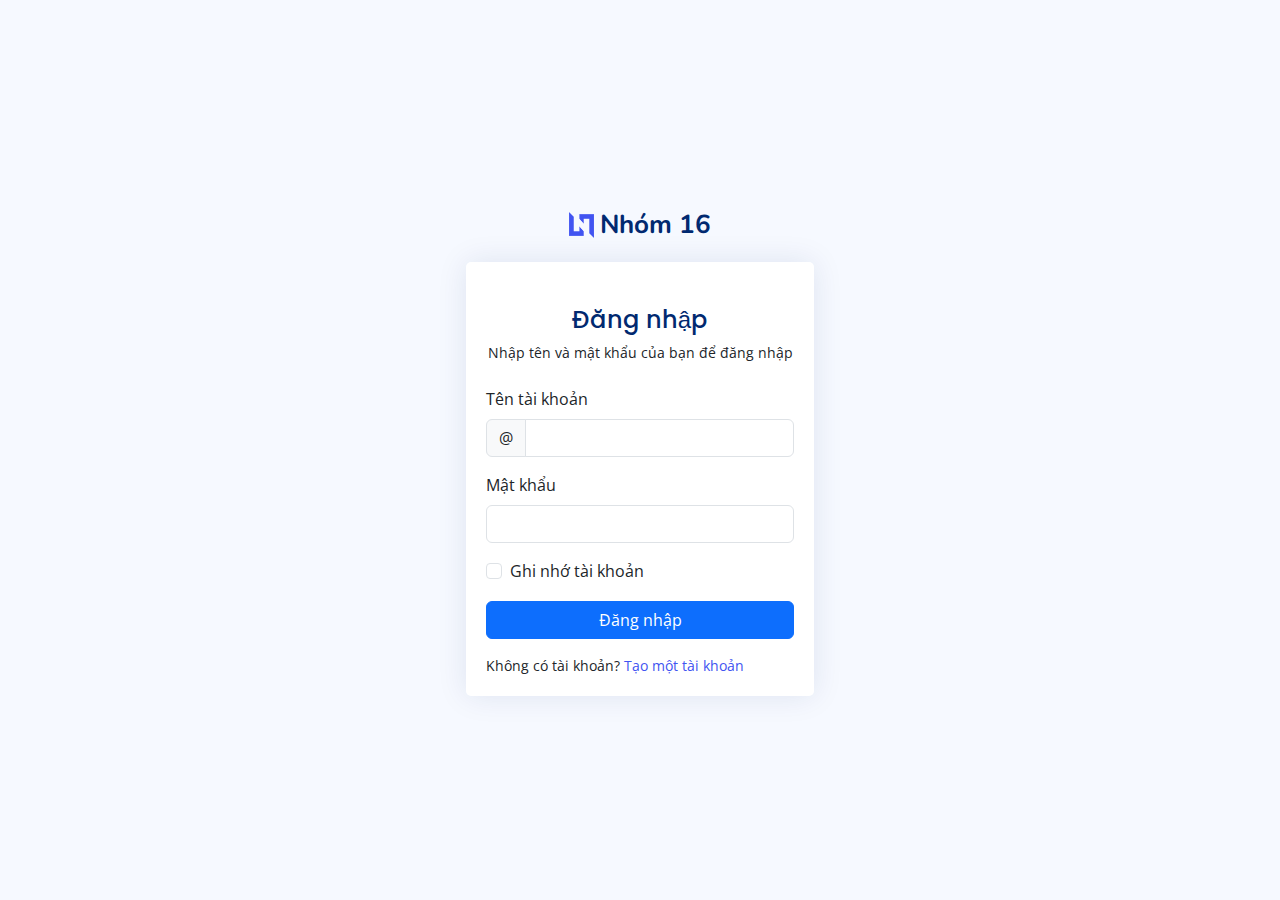
==== src/main/resources/static/pages-login.html @ 50447313 "update" ====
<!DOCTYPE html>
<html lang="en">

<head>
  <meta charset="utf-8">
  <meta content="width=device-width, initial-scale=1.0" name="viewport">

  <title>Trang / Đăng nhập</title>
  <meta content="" name="description">
  <meta content="" name="keywords">

  <!-- Favicons -->
  <link href="assets/img/favicon.png" rel="icon">
  <link href="assets/img/apple-touch-icon.png" rel="apple-touch-icon">

  <!-- Google Fonts -->
  <link href="https://fonts.gstatic.com" rel="preconnect">
  <link href="https://fonts.googleapis.com/css?family=Open+Sans:300,300i,400,400i,600,600i,700,700i|Nunito:300,300i,400,400i,600,600i,700,700i|Poppins:300,300i,400,400i,500,500i,600,600i,700,700i" rel="stylesheet">

  <!-- Vendor CSS Files -->
  <link href="assets/vendor/bootstrap/css/bootstrap.min.css" rel="stylesheet">
  <link href="assets/vendor/bootstrap-icons/bootstrap-icons.css" rel="stylesheet">
  <link href="assets/vendor/boxicons/css/boxicons.min.css" rel="stylesheet">
  <link href="assets/vendor/quill/quill.snow.css" rel="stylesheet">
  <link href="assets/vendor/quill/quill.bubble.css" rel="stylesheet">
  <link href="assets/vendor/remixicon/remixicon.css" rel="stylesheet">
  <link href="assets/vendor/simple-datatables/style.css" rel="stylesheet">

  <!-- Template Main CSS File -->
  <link href="assets/css/style.css" rel="stylesheet">

  <!-- =======================================================
  * Template Name: NiceAdmin
  * Template URL: https://bootstrapmade.com/nice-admin-bootstrap-admin-html-template/
  * Updated: Apr 20 2024 with Bootstrap v5.3.3
  * Author: BootstrapMade.com
  * License: https://bootstrapmade.com/license/
  ======================================================== -->
</head>

<body>

  <main>
    <div class="container">

      <section class="section register min-vh-100 d-flex flex-column align-items-center justify-content-center py-4">
        <div class="container">
          <div class="row justify-content-center">
            <div class="col-lg-4 col-md-6 d-flex flex-column align-items-center justify-content-center">

              <div class="d-flex justify-content-center py-4">
                <a href="index.html" class="logo d-flex align-items-center w-auto">
                  <img src="assets/img/logo.png" alt="">
                  <span class="d-none d-lg-block">Nhóm 16</span>
                </a>
              </div><!-- End Logo -->

              <div class="card mb-3">

                <div class="card-body">

                  <div class="pt-4 pb-2">
                    <h5 class="card-title text-center pb-0 fs-4">Đăng nhập</h5>
                    <p class="text-center small">Nhập tên và mật khẩu của bạn để đăng nhập</p>
                  </div>

                  <form class="row g-3 needs-validation" novalidate>

                    <div class="col-12">
                      <label for="yourUsername" class="form-label">Tên tài khoản</label>
                      <div class="input-group has-validation">
                        <span class="input-group-text" id="inputGroupPrepend">@</span>
                        <input type="text" name="username" class="form-control" id="yourUsername" required>
                        <div class="invalid-feedback">Vui lòng nhập tên tài khoản.</div>
                      </div>
                    </div>

                    <div class="col-12">
                      <label for="yourPassword" class="form-label">Mật khẩu</label>
                      <input type="password" name="password" class="form-control" id="yourPassword" required>
                      <div class="invalid-feedback">Vui lòng nhập mật khẩu!</div>
                    </div>

                    <div class="col-12">
                      <div class="form-check">
                        <input class="form-check-input" type="checkbox" name="remember" value="true" id="rememberMe">
                        <label class="form-check-label" for="rememberMe">Ghi nhớ tài khoản</label>
                      </div>
                    </div>
                    <div class="col-12">
                      <button class="btn btn-primary w-100" type="submit">Đăng nhập</button>
                    </div>
                    <div class="col-12">
                      <p class="small mb-0">Không có tài khoản? <a href="pages-register.html">Tạo một tài khoản</a></p>
                    </div>
                  </form>

                </div>
              </div>

              <div class="credits">
                <!-- All the links in the footer should remain intact. -->
                <!-- You can delete the links only if you purchased the pro version. -->
                <!-- Licensing information: https://bootstrapmade.com/license/ -->
                <!-- Purchase the pro version with working PHP/AJAX contact form: https://bootstrapmade.com/nice-admin-bootstrap-admin-html-template/ -->
                <!-- Designed by <a href="https://bootstrapmade.com/">BootstrapMade</a> -->
              </div>

            </div>
          </div>
        </div>

      </section>

    </div>
  </main><!-- End #main -->

  <a href="#" class="back-to-top d-flex align-items-center justify-content-center"><i class="bi bi-arrow-up-short"></i></a>

  <!-- Vendor JS Files -->
  <script src="assets/vendor/apexcharts/apexcharts.min.js"></script>
  <script src="assets/vendor/bootstrap/js/bootstrap.bundle.min.js"></script>
  <script src="assets/vendor/chart.js/chart.umd.js"></script>
  <script src="assets/vendor/echarts/echarts.min.js"></script>
  <script src="assets/vendor/quill/quill.js"></script>
  <script src="assets/vendor/simple-datatables/simple-datatables.js"></script>
  <script src="assets/vendor/tinymce/tinymce.min.js"></script>
  <script src="assets/vendor/php-email-form/validate.js"></script>

  <!-- Template Main JS File -->
  <script src="assets/js/main.js"></script>

</body>

</html>
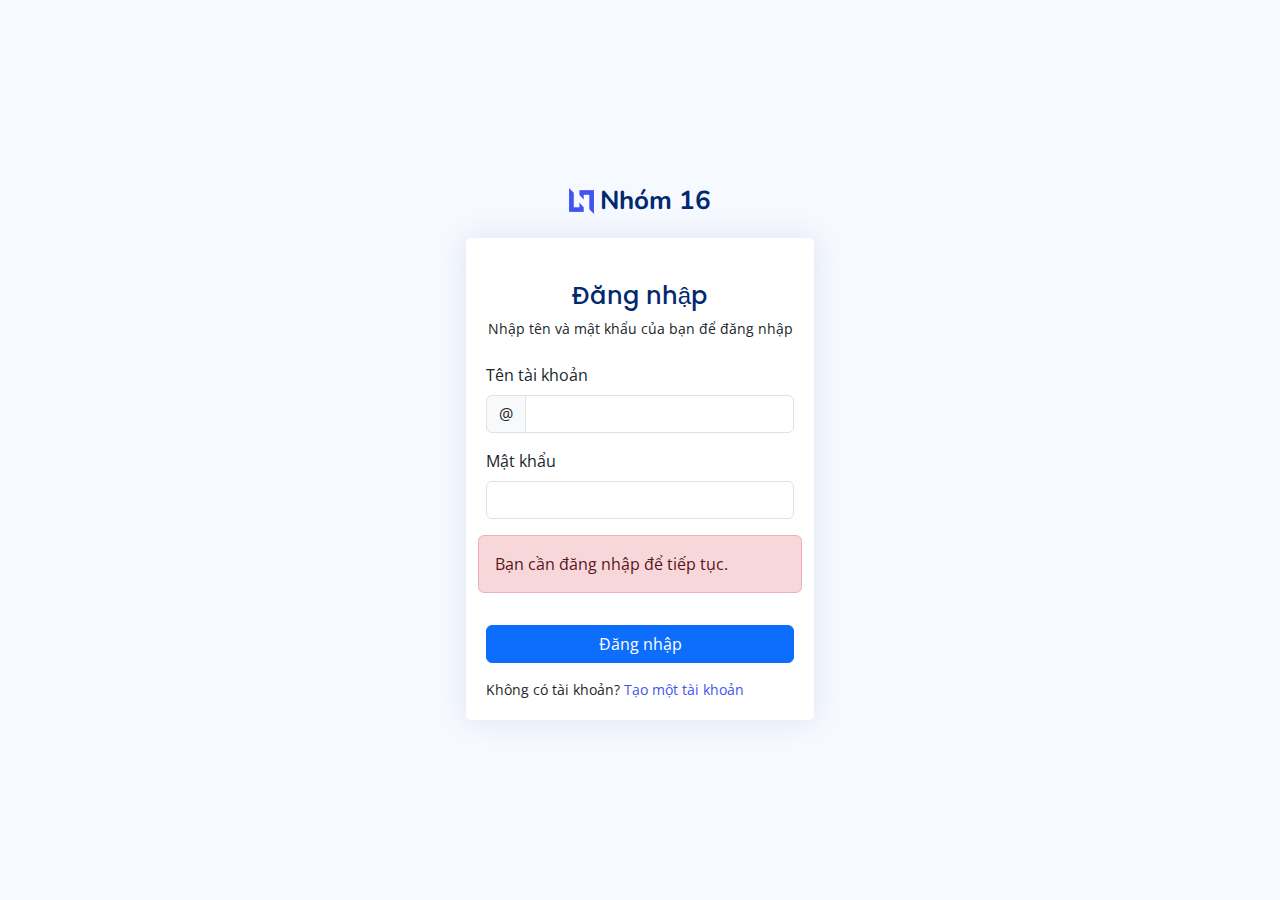
==== commit aed11da8: "Update pages-login.html" ====
--- a/src/main/resources/static/pages-login.html
+++ b/src/main/resources/static/pages-login.html
@@ -28,14 +28,6 @@
 
   <!-- Template Main CSS File -->
   <link href="assets/css/style.css" rel="stylesheet">
-
-  <!-- =======================================================
-  * Template Name: NiceAdmin
-  * Template URL: https://bootstrapmade.com/nice-admin-bootstrap-admin-html-template/
-  * Updated: Apr 20 2024 with Bootstrap v5.3.3
-  * Author: BootstrapMade.com
-  * License: https://bootstrapmade.com/license/
-  ======================================================== -->
 </head>
 
 <body>
@@ -49,7 +41,7 @@
             <div class="col-lg-4 col-md-6 d-flex flex-column align-items-center justify-content-center">
 
               <div class="d-flex justify-content-center py-4">
-                <a href="index.html" class="logo d-flex align-items-center w-auto">
+                <a href="#" class="logo d-flex align-items-center w-auto">
                   <img src="assets/img/logo.png" alt="">
                   <span class="d-none d-lg-block">Nhóm 16</span>
                 </a>
@@ -64,36 +56,34 @@
                     <p class="text-center small">Nhập tên và mật khẩu của bạn để đăng nhập</p>
                   </div>
 
-                  <form class="row g-3 needs-validation" novalidate>
-
+                  <form action="/dangnhap" method="POST" class="row g-3 needs-validation" novalidate>
                     <div class="col-12">
-                      <label for="yourUsername" class="form-label">Tên tài khoản</label>
-                      <div class="input-group has-validation">
-                        <span class="input-group-text" id="inputGroupPrepend">@</span>
-                        <input type="text" name="username" class="form-control" id="yourUsername" required>
-                        <div class="invalid-feedback">Vui lòng nhập tên tài khoản.</div>
-                      </div>
+                        <label for="yourUsername" class="form-label">Tên tài khoản</label>
+                        <div class="input-group has-validation">
+                            <span class="input-group-text" id="inputGroupPrepend">@</span>
+                            <input type="text" name="username" class="form-control" id="yourUsername" required>
+                            <div class="invalid-feedback">Vui lòng nhập tên tài khoản.</div>
+                        </div>
                     </div>
-
+                
                     <div class="col-12">
-                      <label for="yourPassword" class="form-label">Mật khẩu</label>
-                      <input type="password" name="password" class="form-control" id="yourPassword" required>
-                      <div class="invalid-feedback">Vui lòng nhập mật khẩu!</div>
+                        <label for="yourPassword" class="form-label">Mật khẩu</label>
+                        <input type="password" name="password" class="form-control" id="yourPassword" required>
+                        <div class="invalid-feedback">Vui lòng nhập mật khẩu!</div>
                     </div>
-
+                
+                    <!-- Hiển thị thông báo lỗi nếu có -->
+                    <div th:if="${errorMessage != null}" class="alert alert-danger" role="alert">
+                        <span th:text="${errorMessage}">Bạn cần đăng nhập để tiếp tục.</span>
+                    </div>
+                
                     <div class="col-12">
-                      <div class="form-check">
-                        <input class="form-check-input" type="checkbox" name="remember" value="true" id="rememberMe">
-                        <label class="form-check-label" for="rememberMe">Ghi nhớ tài khoản</label>
-                      </div>
+                        <button class="btn btn-primary w-100" type="submit">Đăng nhập</button>
                     </div>
                     <div class="col-12">
-                      <button class="btn btn-primary w-100" type="submit">Đăng nhập</button>
+                        <p class="small mb-0">Không có tài khoản? <a href="pages-register.html">Tạo một tài khoản</a></p>
                     </div>
-                    <div class="col-12">
-                      <p class="small mb-0">Không có tài khoản? <a href="pages-register.html">Tạo một tài khoản</a></p>
-                    </div>
-                  </form>
+                </form>
 
                 </div>
               </div>
@@ -132,4 +122,4 @@
 
 </body>
 
-</html>+</html>
--- a/src/main/resources/static/assets/css/style.css
+++ b/src/main/resources/static/assets/css/style.css
@@ -1048,6 +1048,48 @@
   max-width: 120px;
 }
 
+.profile .profile-change-password label {
+  font-weight: 600;
+  color: rgba(1, 41, 112, 0.6);
+  font-size: 15px;
+}
+
+.profile .profile-change-password .form-control {
+  font-size: 15px;
+  color: #2c384e;
+}
+
+.profile .profile-change-password button {
+  font-size: 14px;
+  font-weight: 600;
+}
+
+.profile .profile-change-password .btn-primary {
+  background-color: #4154f1;
+  border-color: #4154f1;
+  transition: background-color 0.3s ease;
+}
+
+.profile .profile-change-password .btn-primary:hover {
+  background-color: #5969f3;
+  border-color: #5969f3;
+}
+
+.profile .profile-change-password .btn-outline-secondary {
+  color: #4154f1;
+  border-color: #4154f1;
+  transition: color 0.3s ease, border-color 0.3s ease;
+}
+
+.profile .profile-change-password .btn-outline-secondary:hover {
+  color: #5969f3;
+  border-color: #5969f3;
+}
+
+.profile .profile-change-password i {
+  margin-right: 5px;
+}
+
 /*--------------------------------------------------------------
 # F.A.Q Page
 --------------------------------------------------------------*/
@@ -1230,4 +1272,4 @@
   text-align: center;
   font-size: 13px;
   color: #012970;
-}+}
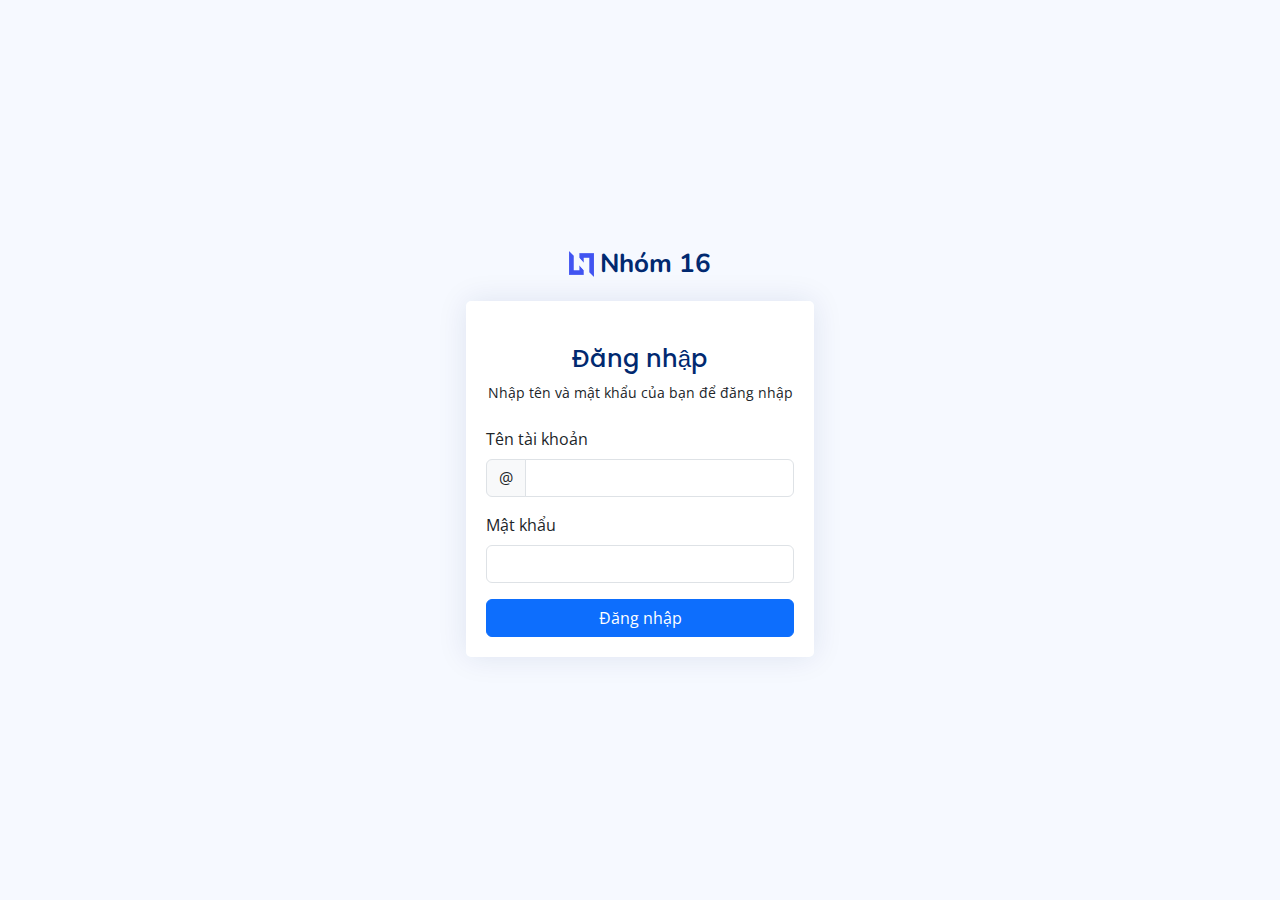
==== commit 6aab3386: "Update pages-login.html" ====
--- a/src/main/resources/static/pages-login.html
+++ b/src/main/resources/static/pages-login.html
@@ -56,7 +56,7 @@
                     <p class="text-center small">Nhập tên và mật khẩu của bạn để đăng nhập</p>
                   </div>
 
-                  <form action="/dangnhap" method="POST" class="row g-3 needs-validation" novalidate>
+                  <form id="loginForm" class="row g-3 needs-validation" novalidate>
                     <div class="col-12">
                         <label for="yourUsername" class="form-label">Tên tài khoản</label>
                         <div class="input-group has-validation">
@@ -65,25 +65,20 @@
                             <div class="invalid-feedback">Vui lòng nhập tên tài khoản.</div>
                         </div>
                     </div>
-                
                     <div class="col-12">
                         <label for="yourPassword" class="form-label">Mật khẩu</label>
                         <input type="password" name="password" class="form-control" id="yourPassword" required>
                         <div class="invalid-feedback">Vui lòng nhập mật khẩu!</div>
                     </div>
-                
-                    <!-- Hiển thị thông báo lỗi nếu có -->
-                    <div th:if="${errorMessage != null}" class="alert alert-danger" role="alert">
-                        <span th:text="${errorMessage}">Bạn cần đăng nhập để tiếp tục.</span>
+                    <div class="alert alert-danger" role="alert" style="display: none;">
+                      <span>Bạn cần đăng nhập để tiếp tục.</span>
                     </div>
-                
+
                     <div class="col-12">
                         <button class="btn btn-primary w-100" type="submit">Đăng nhập</button>
                     </div>
-                    <div class="col-12">
-                        <p class="small mb-0">Không có tài khoản? <a href="pages-register.html">Tạo một tài khoản</a></p>
-                    </div>
                 </form>
+                
 
                 </div>
               </div>
@@ -119,7 +114,52 @@
 
   <!-- Template Main JS File -->
   <script src="assets/js/main.js"></script>
+  <script>
+    document.querySelector("form").addEventListener("submit", async (event) => {
+        event.preventDefault();
+    
+        const username = document.getElementById("yourUsername").value.trim();
+        const password = document.getElementById("yourPassword").value.trim();
 
+        // Kiểm tra xem thông tin đăng nhập đã được điền đầy đủ chưa
+        if (!username || !password) {
+            alert("Vui lòng nhập tên tài khoản và mật khẩu.");
+            return;
+        }
+    
+        try {
+            const response = await fetch("http://localhost:8080/api/dangnhap", {
+                method: "POST",
+                headers: {
+                    "Content-Type": "application/json",
+                },
+                body: JSON.stringify({ username, password }),
+            });
+
+            if (response.ok) {
+                const result = await response.json();
+                alert(result.message || "Đăng nhập thành công");
+                window.location.href = "/index.html"; // Chuyển hướng nếu thành công
+            } else {
+        // Xử lý lỗi từ server
+        const errorText = await response.text(); // Đọc nội dung phản hồi
+        let errorMessage = "Tên đăng nhập hoặc mật khẩu không đúng";
+        try {
+            const errorResult = JSON.parse(errorText); // Thử parse JSON
+            errorMessage = errorResult.message || errorMessage;
+        } catch (e) {
+            console.error("Server trả về HTML:", errorText);
+        }
+        alert(errorMessage);
+    }
+        } catch (error) {
+            console.error("Lỗi kết nối server:", error);
+            alert("Không thể kết nối tới máy chủ. Vui lòng thử lại.");
+        }
+    });    
+</script>
+
+  
 </body>
 
 </html>
